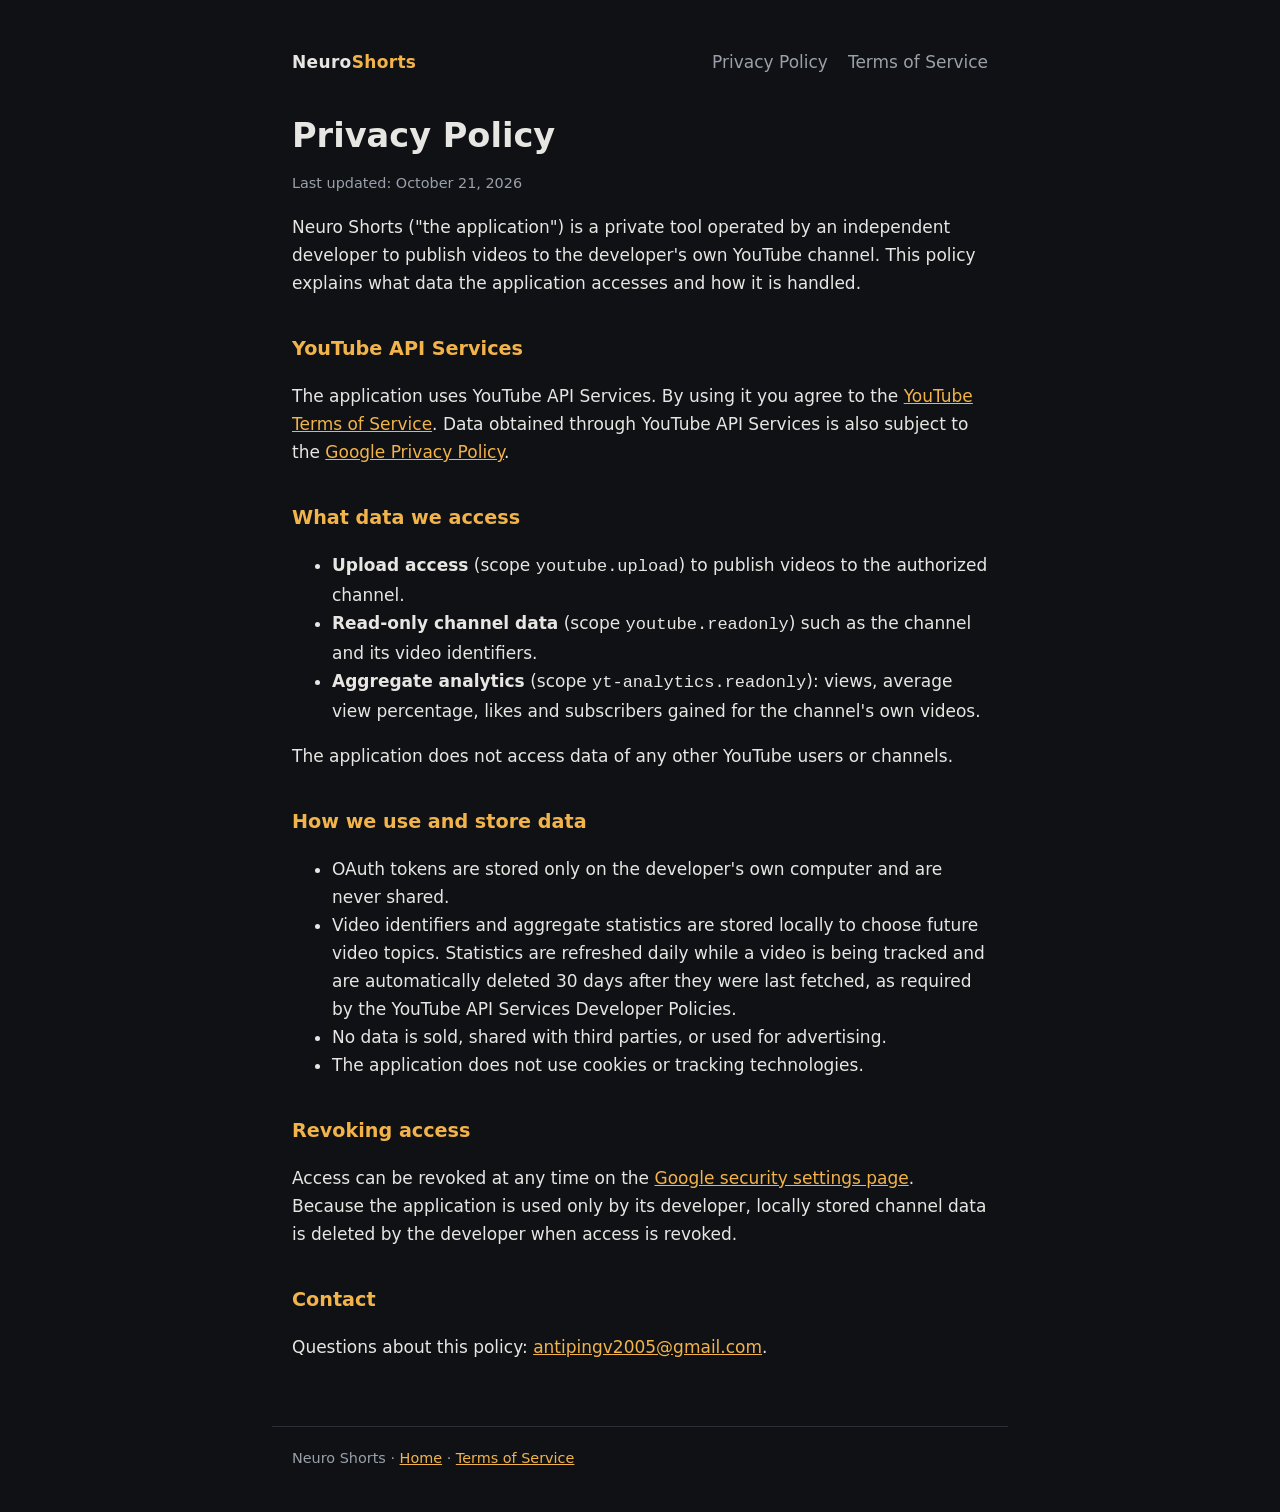
==== privacy.html @ 789f459a "feat: сайт Neuro Shorts с Privacy Policy и Terms of Service" ====
<!doctype html>
<html lang="en">
<head>
  <meta charset="utf-8">
  <meta name="viewport" content="width=device-width, initial-scale=1">
  <title>Privacy Policy · Neuro Shorts</title>
  <link rel="stylesheet" href="style.css">
</head>
<body>
  <header>
    <a class="brand" href="index.html">Neuro<span>Shorts</span></a>
    <nav><a href="privacy.html">Privacy Policy</a><a href="terms.html">Terms of Service</a></nav>
  </header>
  <main>
    <h1>Privacy Policy</h1>
    <p class="meta">Last updated: October 21, 2026</p>

    <p>Neuro Shorts ("the application") is a private tool operated by an independent developer to publish videos to
      the developer's own YouTube channel. This policy explains what data the application accesses and how it is
      handled.</p>

    <h2>YouTube API Services</h2>
    <p>The application uses YouTube API Services. By using it you agree to the
      <a href="https://www.youtube.com/t/terms">YouTube Terms of Service</a>. Data obtained through YouTube API
      Services is also subject to the <a href="https://policies.google.com/privacy">Google Privacy Policy</a>.</p>

    <h2>What data we access</h2>
    <ul>
      <li><strong>Upload access</strong> (scope <code>youtube.upload</code>) to publish videos to the authorized
        channel.</li>
      <li><strong>Read-only channel data</strong> (scope <code>youtube.readonly</code>) such as the channel and its
        video identifiers.</li>
      <li><strong>Aggregate analytics</strong> (scope <code>yt-analytics.readonly</code>): views, average view
        percentage, likes and subscribers gained for the channel's own videos.</li>
    </ul>
    <p>The application does not access data of any other YouTube users or channels.</p>

    <h2>How we use and store data</h2>
    <ul>
      <li>OAuth tokens are stored only on the developer's own computer and are never shared.</li>
      <li>Video identifiers and aggregate statistics are stored locally to choose future video topics. Statistics
        are refreshed daily while a video is being tracked and are automatically deleted 30 days after they were
        last fetched, as required by the YouTube API Services Developer Policies.</li>
      <li>No data is sold, shared with third parties, or used for advertising.</li>
      <li>The application does not use cookies or tracking technologies.</li>
    </ul>

    <h2>Revoking access</h2>
    <p>Access can be revoked at any time on the
      <a href="https://security.google.com/settings/security/permissions">Google security settings page</a>.
      Because the application is used only by its developer, locally stored channel data is deleted by the developer
      when access is revoked.</p>

    <h2>Contact</h2>
    <p>Questions about this policy: <a href="mailto:antipingv2005@gmail.com">antipingv2005@gmail.com</a>.</p>
  </main>
  <footer>Neuro Shorts · <a href="index.html">Home</a> · <a href="terms.html">Terms of Service</a></footer>
</body>
</html>
---- style.css ----
:root {
  --bg: #0f1115;
  --surface: #171a21;
  --text: #e8e6e3;
  --muted: #9aa0aa;
  --accent: #f2b34a;
  --line: #2a2f3a;
  --measure: 46rem;
}

* { box-sizing: border-box; }

body {
  margin: 0;
  background: var(--bg);
  color: var(--text);
  font: 17px/1.65 "Segoe UI", system-ui, -apple-system, sans-serif;
}

header, main, footer {
  max-width: var(--measure);
  margin: 0 auto;
  padding: 0 1.25rem;
}

header {
  padding-top: 3rem;
  display: flex;
  justify-content: space-between;
  align-items: baseline;
  flex-wrap: wrap;
  gap: 0.75rem;
}

.brand { font-weight: 700; letter-spacing: 0.02em; color: var(--text); text-decoration: none; }
.brand span { color: var(--accent); }

nav a { color: var(--muted); margin-left: 1.25rem; text-decoration: none; }
nav a:hover, nav a:focus-visible { color: var(--accent); }

main { padding-top: 2.5rem; padding-bottom: 3rem; }

h1 { font-size: 2.1rem; line-height: 1.2; margin: 0 0 1rem; }
h2 { font-size: 1.2rem; margin: 2.25rem 0 0.5rem; color: var(--accent); }

a { color: var(--accent); }

.lead { font-size: 1.15rem; color: var(--muted); }

.card {
  background: var(--surface);
  border: 1px solid var(--line);
  border-radius: 10px;
  padding: 1.25rem 1.5rem;
  margin: 1.5rem 0;
}

.meta { color: var(--muted); font-size: 0.9rem; }

footer {
  border-top: 1px solid var(--line);
  padding-top: 1.25rem;
  padding-bottom: 3rem;
  color: var(--muted);
  font-size: 0.9rem;
}
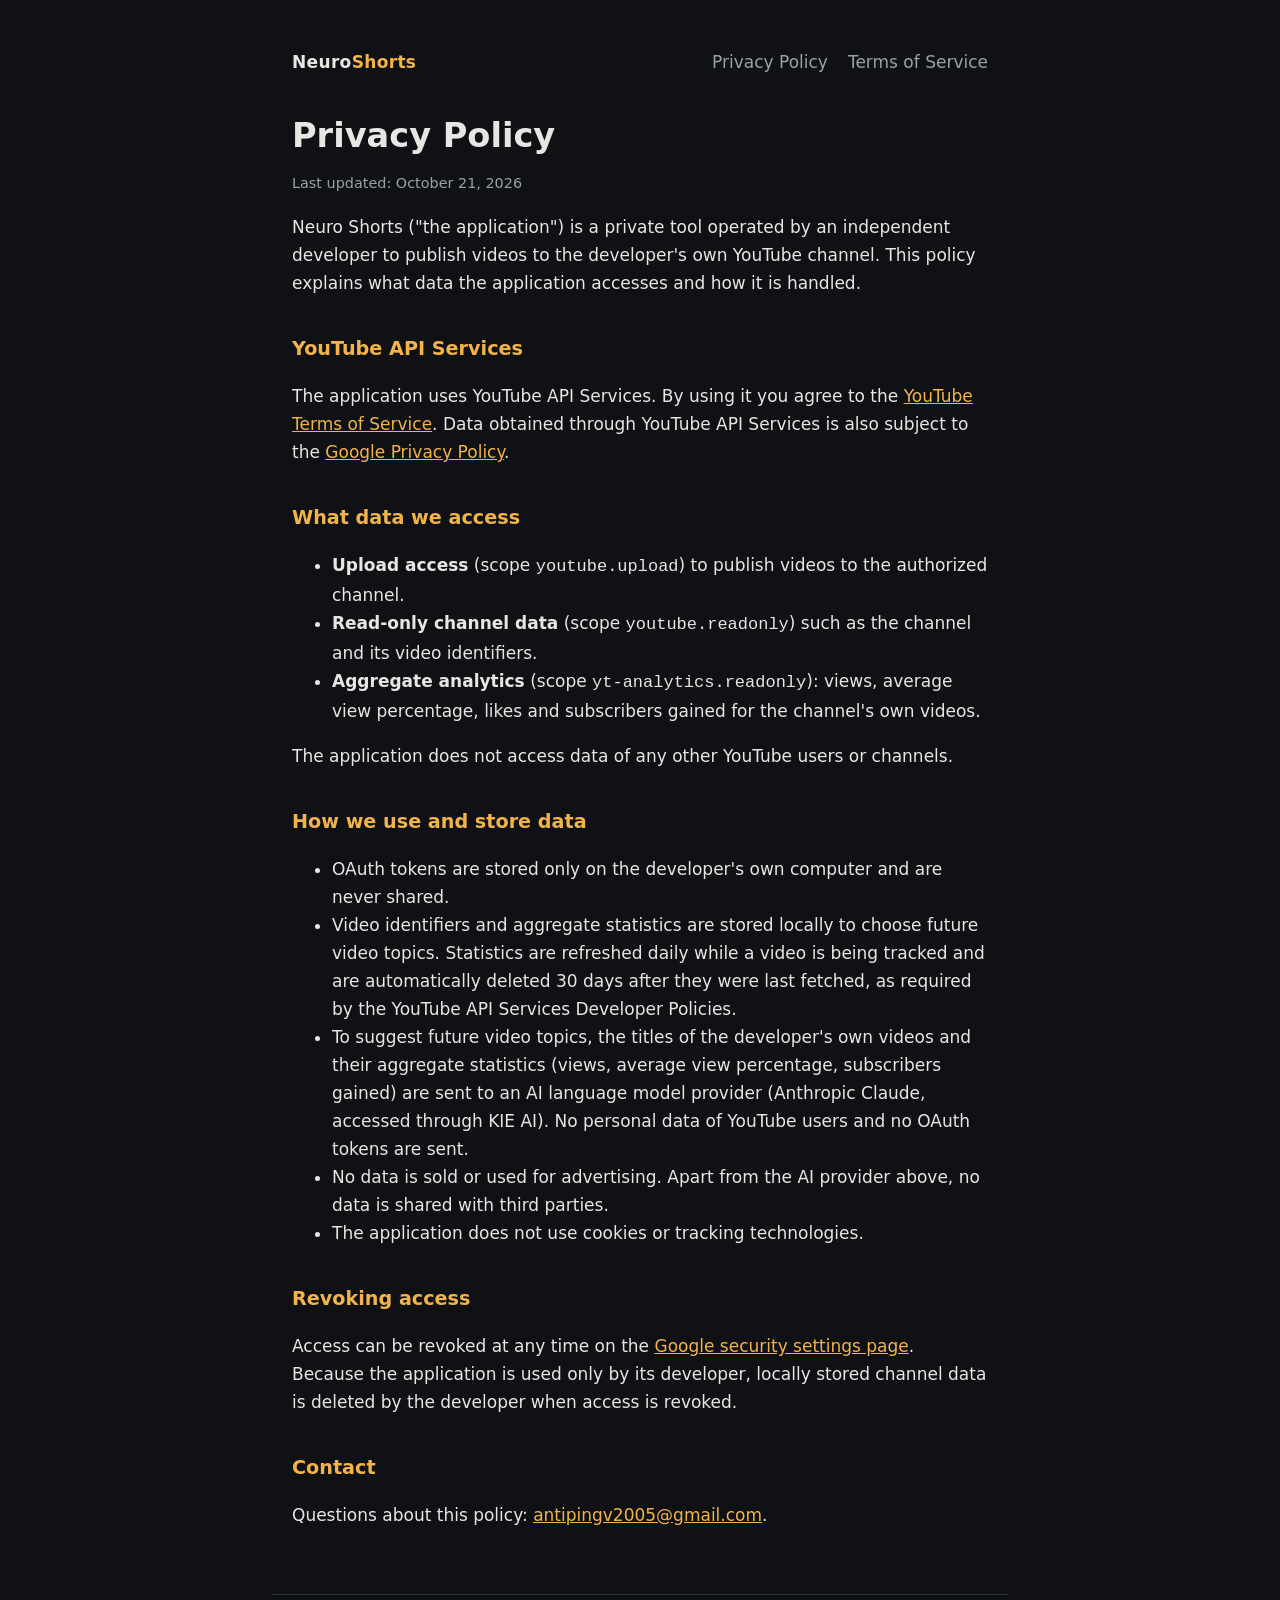
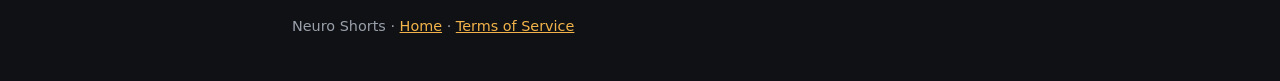
==== commit 85982427: "fix: раскрыть передачу статистики своих роликов ИИ-провайдеру в Privacy Policy" ====
--- a/privacy.html
+++ b/privacy.html
@@ -41,7 +41,11 @@
       <li>Video identifiers and aggregate statistics are stored locally to choose future video topics. Statistics
         are refreshed daily while a video is being tracked and are automatically deleted 30 days after they were
         last fetched, as required by the YouTube API Services Developer Policies.</li>
-      <li>No data is sold, shared with third parties, or used for advertising.</li>
+      <li>To suggest future video topics, the titles of the developer's own videos and their aggregate statistics
+        (views, average view percentage, subscribers gained) are sent to an AI language model provider (Anthropic
+        Claude, accessed through KIE AI). No personal data of YouTube users and no OAuth tokens are sent.</li>
+      <li>No data is sold or used for advertising. Apart from the AI provider above, no data is shared with third
+        parties.</li>
       <li>The application does not use cookies or tracking technologies.</li>
     </ul>
 
